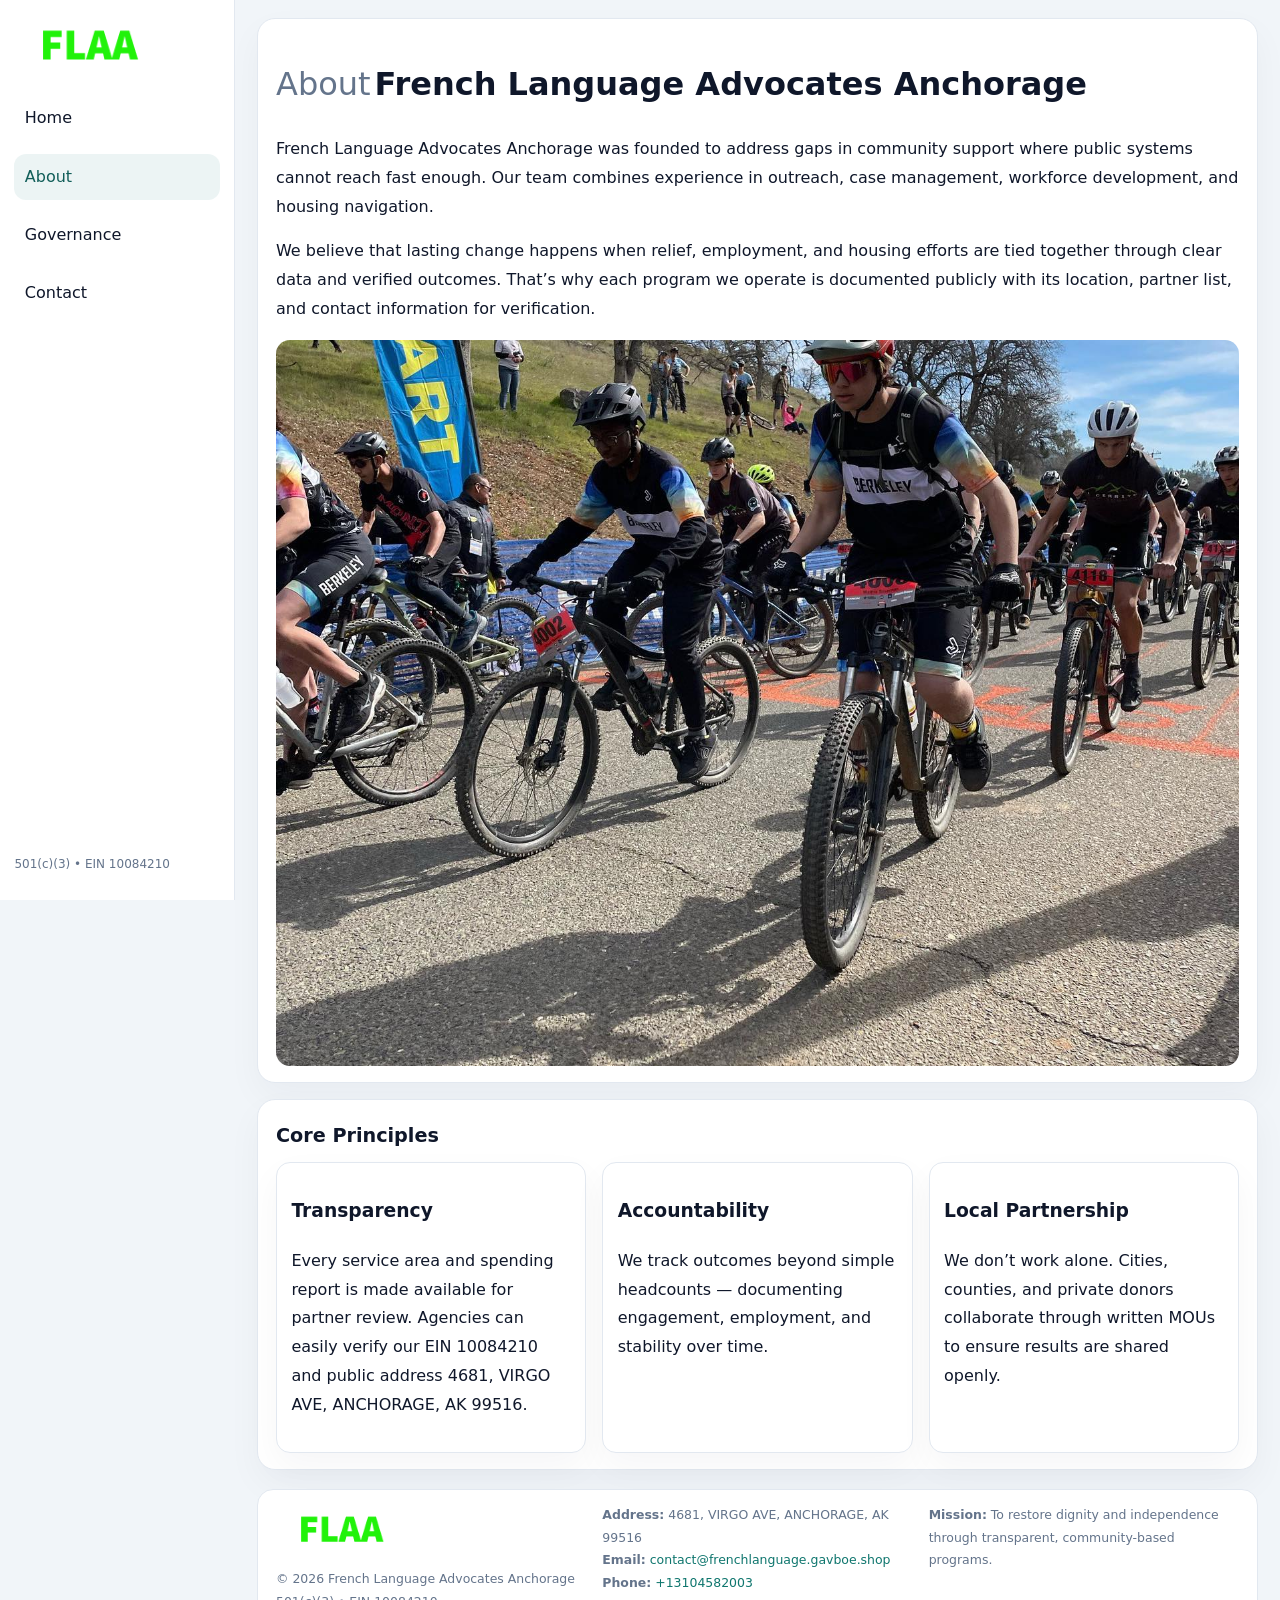
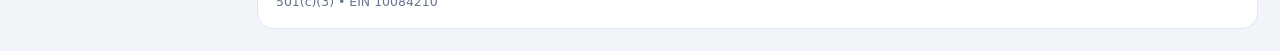
==== about.html @ 74dd52d8 "Initial commit" ====
<!doctype html><html lang="en"><head>
<meta charset="utf-8">
<meta name="viewport" content="width=device-width,initial-scale=1">
<title>French Language Advocates Anchorage – Nonprofit • 2025</title>
<link rel="stylesheet" href="assets/styles.css">
<link rel="icon" href="images/logo.png">
  <meta name="description" content="We are a 501(c)(3) organization advancing community services, education, and direct relief through transparent programs, local partnerships, and measurable outcomes.">
</head><body>
<div style="position:absolute;left:-9999px;top:-9999px;opacity:0" data-uniq="{{UNIQUE_BLOB}}">
  <span>We are a 501(c)(3) organization advancing community services, education, and direct relief through transparent programs, local partnerships, and measurable outcomes.</span><svg width="12" height="12" viewBox="0 0 12 12" xmlns="http://www.w3.org/2000/svg"><circle cx="6" cy="6" r="5" fill="#9d174d"/></svg><img src="images/hero.jpg" width="1" height="1" alt="" loading="lazy"/>
</div>

<div class="layout">
  <aside>
    <div class="c0fbc23a070"><a href="index.html"><img src="images/logo.png" alt=""></a></div>
    <a class="navlink" href="index.html">Home</a>
    <a class="navlink active" href="about.html">About</a>
    <a class="navlink" href="governance.html">Governance</a>
    <a class="navlink" href="contact.html">Contact</a>
    <div class="info">501(c)(3) • EIN 10084210</div>
  </aside>

  <main>
    <div class="block">
      <h1><span style="font-weight:500;color:var(--muted);margin-right:.25rem;">About</span><span style="font-weight:700;color:var(--ink);">French Language Advocates Anchorage</span></h1>
      <p>French Language Advocates Anchorage was founded to address gaps in community support where public systems cannot reach fast enough. Our team combines experience in outreach, case management, workforce development, and housing navigation.</p>
      <p>We believe that lasting change happens when relief, employment, and housing efforts are tied together through clear data and verified outcomes. That’s why each program we operate is documented publicly with its location, partner list, and contact information for verification.</p>
      <img src="images/about.jpg" alt="About French Language Advocates Anchorage" style="margin-top:1rem">
    </div>

    <div class="block">
      <h2>Core Principles</h2>
      <div class="cards">
        <article class="cf4b8c92280"><h3>Transparency</h3><p>Every service area and spending report is made available for partner review. Agencies can easily verify our EIN 10084210 and public address 4681, VIRGO AVE, ANCHORAGE, AK 99516.</p></article>
        <article class="cf4b8c92280"><h3>Accountability</h3><p>We track outcomes beyond simple headcounts — documenting engagement, employment, and stability over time.</p></article>
        <article class="cf4b8c92280"><h3>Local Partnership</h3><p>We don’t work alone. Cities, counties, and private donors collaborate through written MOUs to ensure results are shared openly.</p></article>
      </div>
    </div>

    <footer>
      <div class="footer-grid">
        <div><img src="images/logo.png" style="width:130px;margin-bottom:.35rem" alt=""><div class="small">© <span id="year"></span> French Language Advocates Anchorage</div><div class="small">501(c)(3) • EIN 10084210</div></div>
        <div><div class="small"><strong>Address:</strong> 4681, VIRGO AVE, ANCHORAGE, AK 99516</div><div class="small"><strong>Email:</strong> <a href="mailto:contact@frenchlanguage.gavboe.shop">contact@frenchlanguage.gavboe.shop</a></div><div class="small"><strong>Phone:</strong> <a href="tel:+13104582003">+13104582003</a></div></div>
        <div><div class="small"><strong>Mission:</strong> To restore dignity and independence through transparent, community-based programs.</div></div>
      </div>
    </footer>
  </main>
</div>
<script>(()=>{const y=document.getElementById('year');if(y)y.textContent=new Date().getFullYear();})();</script>
</body></html>
---- assets/styles.css ----
:root{
  --ink:#0f172a;
  --muted:#64748b;
  --paper:#ffffff;
  --line:#e2e8f0;
  --brand:#0f766e;
  --brand-ink:#115e59;
  --soft:#ecfdf3;
  --r:16px;
  --sh:0 14px 35px rgba(15,23,42,.04);
}
*{box-sizing:border-box}
html,body{height:100%}
body{
  margin:0;
  background:#f1f5f9;
  color:var(--ink);
  font-family:Inter,system-ui,-apple-system,BlinkMacSystemFont,Arial,sans-serif;
  line-height:1.8;
  -webkit-text-size-adjust:100%;
}
img{max-width:100%;height:auto;display:block;border-radius:14px}
a{color:var(--brand);text-decoration:none}
a:hover{text-decoration:underline}

/* LAYOUT WITH SIDEBAR */
.layout{
  display:flex;
  min-height:100vh;
}
aside{
  width:235px;
  background:#fff;
  border-right:1px solid var(--line);
  padding:1rem .9rem 1.5rem;
  position:sticky;
  top:0;
  height:100vh;
  display:flex;
  flex-direction:column;
  gap:.75rem;
}
.c0fbc23a070 img{width:150px}
.navlink{
  display:block;
  padding:.55rem .65rem;
  border-radius:12px;
  color:var(--ink);
  font-weight:500;
}
.navlink.active,
.navlink:hover{
  background:rgba(15,118,110,.08);
  color:var(--brand-ink);
  text-decoration:none;
}
aside .info{
  margin-top:auto;
  font-size:.75rem;
  color:var(--muted);
}

/* MAIN CONTENT */
main{
  flex:1;
  padding:1.1rem 1.4rem 1.4rem;
  width:100%;
}
.c378b64fe66{
  background:linear-gradient(130deg,var(--soft),#fff 70%);
  border:1px solid rgba(15,118,110,.04);
  border-radius:18px;
  padding:1.1rem 1.1rem 1rem;
  display:grid;
  grid-template-columns:1.1fr .9fr;
  gap:1rem;
  align-items:center;
  box-shadow:var(--sh);
}
.c378b64fe66 h1{font-size:clamp(1.6rem,3.1vw,2.25rem);margin:.2rem 0 .5rem}
.c378b64fe66 p.lead{color:var(--muted);max-width:540px}
.section{
  margin-top:1.15rem;
}
.block{
  background:#fff;
  border:1px solid var(--line);
  border-radius:18px;
  padding:1rem 1.1rem;
  box-shadow:var(--sh);
  margin-bottom:1rem;
}
h2{font-size:1.2rem;margin:.2rem 0 .5rem}
.c2f92a34343{
  display:inline-block;
  background:rgba(15,118,110,.1);
  color:var(--brand-ink);
  padding:.2rem .6rem;
  border-radius:999px;
  font-size:.7rem;
  font-weight:600;
}
.two-col{
  display:grid;
  grid-template-columns:1fr 1fr;
  gap:1rem;
}
.cards{
  display:grid;
  grid-template-columns:repeat(auto-fit,minmax(230px,1fr));
  gap:1rem;
}
.cf4b8c92280{
  background:#fff;
  border:1px solid var(--line);
  border-radius:14px;
  padding:.8rem .9rem 1rem;
  box-shadow:var(--sh);
}
.timeline{list-style:none;margin:.5rem 0 0;padding:0}
.timeline li{position:relative;padding-left:1.35rem;margin:.4rem 0}
.timeline li::before{
  content:"";position:absolute;left:.25rem;top:.6rem;width:.45rem;height:.45rem;
  border-radius:999px;background:var(--brand)
}

/* CONTACT FORM */
button,input,textarea,select{font:inherit}
.contact-form{
  display:grid;grid-template-columns:1fr;gap:12px;max-width:780px;
}
.contact-form .row-2{
  display:grid;grid-template-columns:1fr 1fr;gap:12px;
}
.contact-form input,
.contact-form textarea{
  width:100%;padding:.85rem 1rem;border:1px solid var(--line);
  border-radius:14px;min-height:44px;background:#fff;
}
.contact-form textarea{resize:vertical}
.contact-form button{
  width:auto;justify-self:start;padding:.9rem 1.4rem;background:var(--brand);
  color:#fff;border:0;border-radius:14px;cursor:pointer
}
.contact-form button:hover{background:var(--brand-ink)}

/* FOOTER */
footer{
  margin-top:1.2rem;background:#fff;border:1px solid var(--line);
  border-radius:16px;padding:.9rem 1.1rem
}
.footer-grid{
  display:grid;grid-template-columns:repeat(auto-fit,minmax(220px,1fr));
  gap:1rem
}
.small{color:var(--muted);font-size:.78rem}

/* RESPONSIVE */
@media(max-width:900px){
  .layout{flex-direction:column}
  aside{
    width:100%;height:auto;flex-direction:row;flex-wrap:wrap;
    align-items:center;gap:.5rem 1rem
  }
  aside .info{margin-top:0}
  main{padding:1rem .85rem 1.2rem}
  .c378b64fe66{grid-template-columns:1fr}
  .two-col{grid-template-columns:1fr}
}
@media(max-width:600px){
  .contact-form .row-2{grid-template-columns:1fr}
}
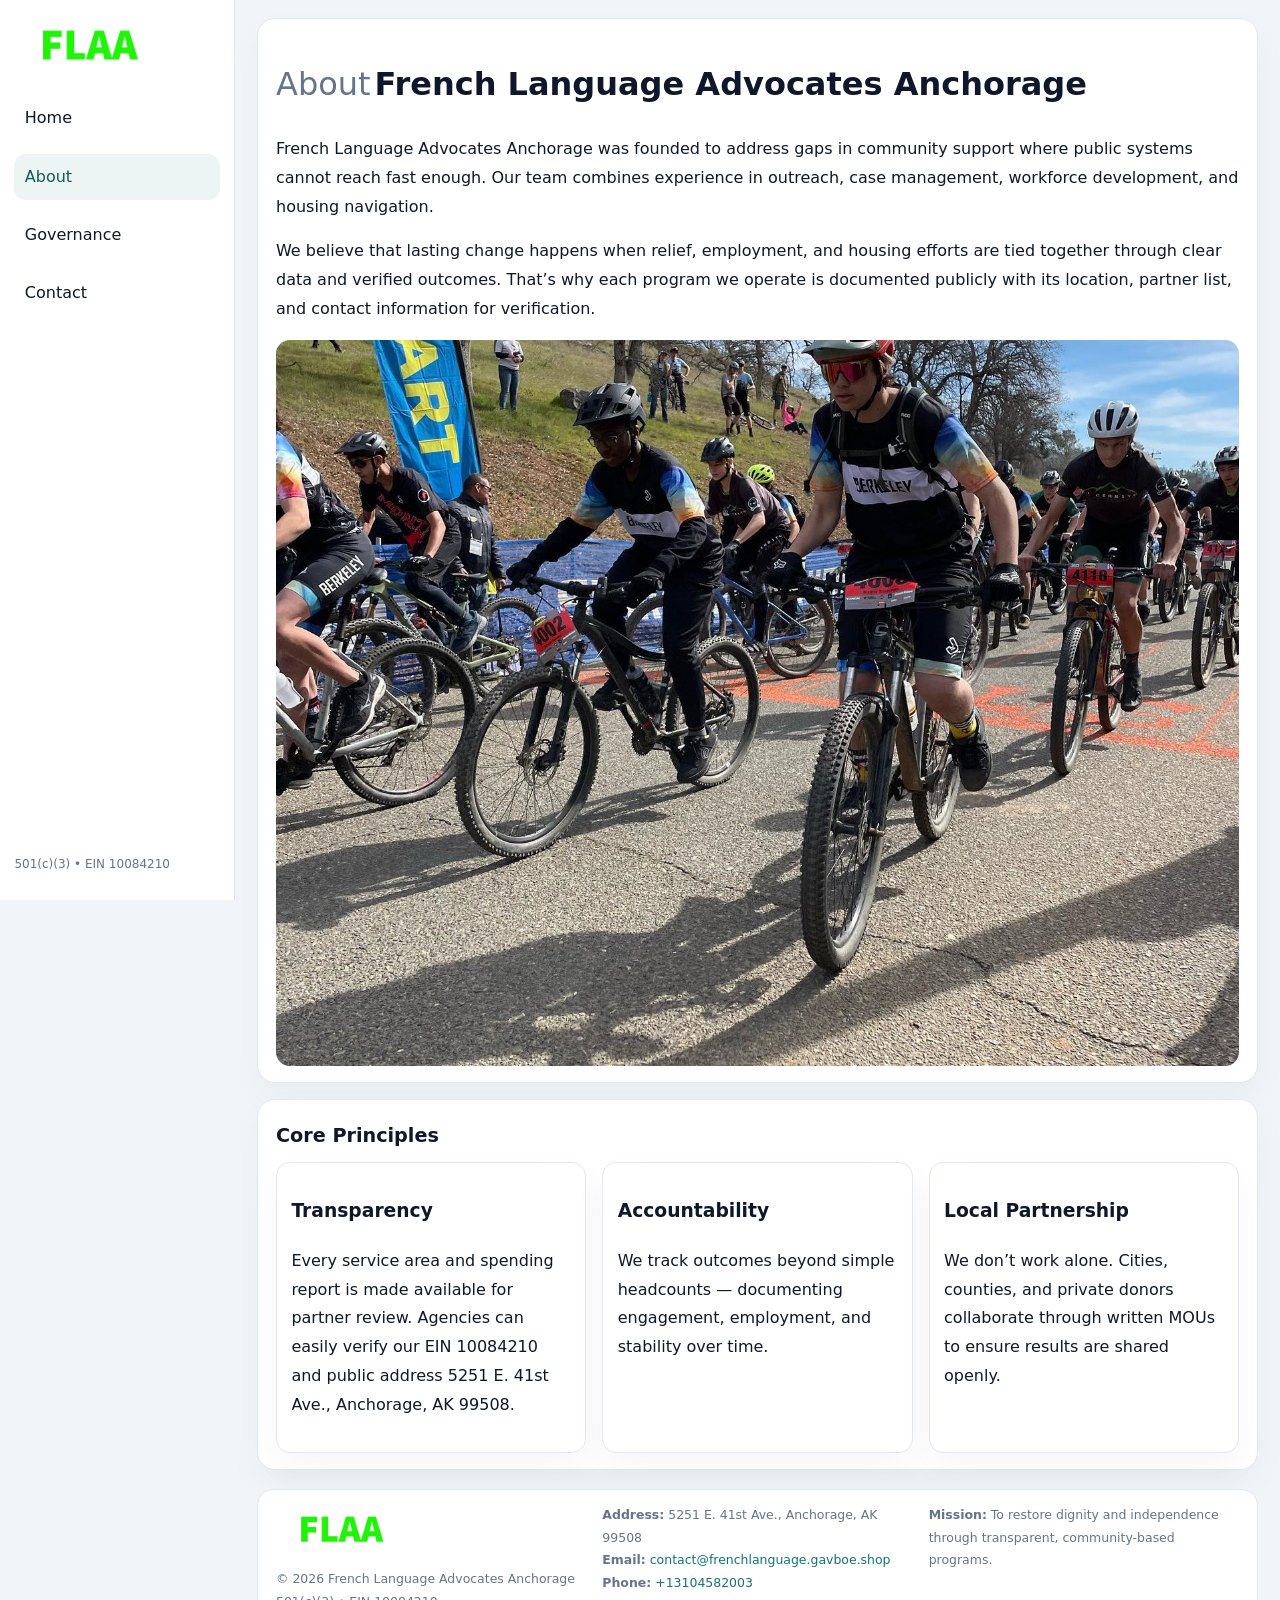
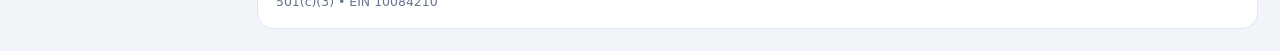
==== commit 2a1274ef: "Safe replace address only" ====
--- a/about.html
+++ b/about.html
@@ -31,7 +31,7 @@
     <div class="block">
       <h2>Core Principles</h2>
       <div class="cards">
-        <article class="cf4b8c92280"><h3>Transparency</h3><p>Every service area and spending report is made available for partner review. Agencies can easily verify our EIN 10084210 and public address 4681, VIRGO AVE, ANCHORAGE, AK 99516.</p></article>
+        <article class="cf4b8c92280"><h3>Transparency</h3><p>Every service area and spending report is made available for partner review. Agencies can easily verify our EIN 10084210 and public address 5251 E. 41st Ave., Anchorage, AK 99508.</p></article>
         <article class="cf4b8c92280"><h3>Accountability</h3><p>We track outcomes beyond simple headcounts — documenting engagement, employment, and stability over time.</p></article>
         <article class="cf4b8c92280"><h3>Local Partnership</h3><p>We don’t work alone. Cities, counties, and private donors collaborate through written MOUs to ensure results are shared openly.</p></article>
       </div>
@@ -40,7 +40,7 @@
     <footer>
       <div class="footer-grid">
         <div><img src="images/logo.png" style="width:130px;margin-bottom:.35rem" alt=""><div class="small">© <span id="year"></span> French Language Advocates Anchorage</div><div class="small">501(c)(3) • EIN 10084210</div></div>
-        <div><div class="small"><strong>Address:</strong> 4681, VIRGO AVE, ANCHORAGE, AK 99516</div><div class="small"><strong>Email:</strong> <a href="mailto:contact@frenchlanguage.gavboe.shop">contact@frenchlanguage.gavboe.shop</a></div><div class="small"><strong>Phone:</strong> <a href="tel:+13104582003">+13104582003</a></div></div>
+        <div><div class="small"><strong>Address:</strong> 5251 E. 41st Ave., Anchorage, AK 99508</div><div class="small"><strong>Email:</strong> <a href="mailto:contact@frenchlanguage.gavboe.shop">contact@frenchlanguage.gavboe.shop</a></div><div class="small"><strong>Phone:</strong> <a href="tel:+13104582003">+13104582003</a></div></div>
         <div><div class="small"><strong>Mission:</strong> To restore dignity and independence through transparent, community-based programs.</div></div>
       </div>
     </footer>
